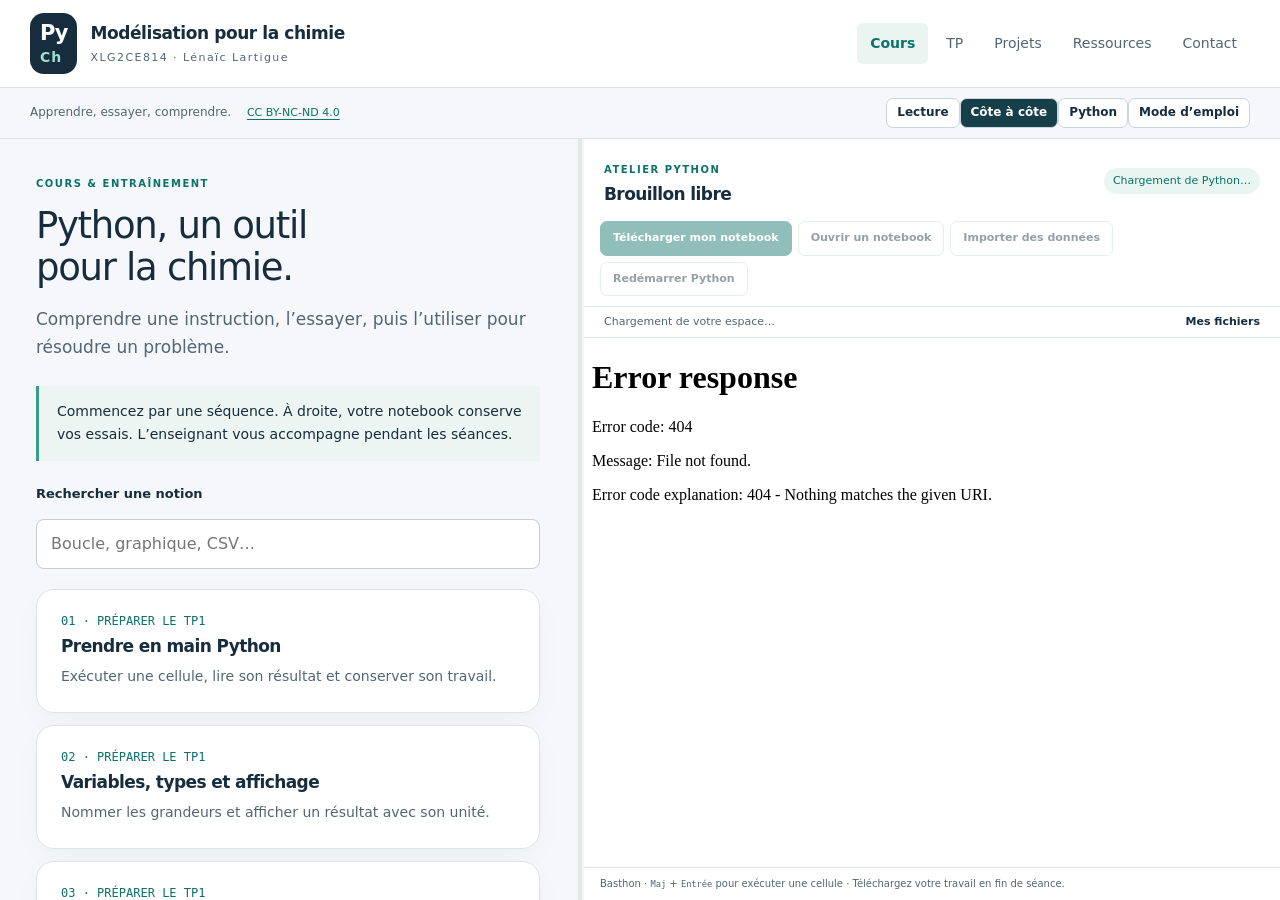
==== index.html @ b4a86f9d "Add files via upload" ====
<!doctype html><html lang="fr"><head><meta charset="utf-8"><meta name="viewport" content="width=device-width,initial-scale=1"><meta name="description" content="Apprendre Python pour modéliser et analyser des données en chimie. Cours, TP et projets avec Basthon."><title>Modélisation pour la chimie · Python</title><link rel="stylesheet" href="style.css"></head><body><a class="skip" href="#reading">Aller au contenu</a><header><a class="brand" href="#cours"><span class="mark">Py<span>Ch</span></span><span>Modélisation pour la chimie<small>XLG2CE814 · Lénaïc Lartigue</small></span></a><nav aria-label="Navigation principale"><a href="#cours">Cours</a><a href="#tp/1">TP</a><a href="#projet">Projets</a><a href="#ressources">Ressources</a><a href="#contact">Contact</a></nav></header><div class="utility"><span>Apprendre, essayer, comprendre. <a class="license-link" href="licence.html" target="_blank" rel="noopener">CC BY-NC-ND 4.0</a></span><div><button id="view-reading">Lecture</button><button id="view-split" aria-pressed="true">Côte à côte</button><button id="view-python">Python</button><button id="help">Mode d’emploi</button></div></div><main id="layout"><section id="reading" tabindex="-1" aria-label="Cours et énoncés"><div id="page"></div></section><div id="divider" role="separator" aria-label="Largeur du panneau de lecture" aria-orientation="vertical" aria-valuemin="25" aria-valuemax="70" aria-valuenow="45" tabindex="0"></div><section id="python" aria-label="Espace Python"><div class="py-head"><div><span class="eyebrow">ATELIER PYTHON</span><h2 id="workspace-title">Mon notebook</h2></div><span id="status" role="status">En attente</span></div><div class="toolbar"><button id="download" class="primary" disabled>Télécharger mon notebook</button><button id="open" disabled>Ouvrir un notebook</button><button id="data" disabled>Importer des données</button><button id="restart" disabled>Redémarrer Python</button></div><div class="save-line"><span id="save-status" role="status">Sauvegarde locale par espace</span><button id="files-toggle">Mes fichiers</button></div><div id="files" hidden></div><div id="kernel-host"><div class="empty">Choisissez une séquence pour commencer.</div></div><div class="py-foot">Basthon · <kbd>Maj</kbd> + <kbd>Entrée</kbd> pour exécuter une cellule · Téléchargez votre travail en fin de séance.</div></section></main><dialog id="guide"><button class="close" aria-label="Fermer">×</button><span class="eyebrow">BIENVENUE DANS L’ATELIER</span><h2>Votre travail, pas à pas</h2><ol><li>Lisez l’explication ou la question à gauche.</li><li>Écrivez dans une cellule Python à droite. Cliquez sur Exécuter dans Basthon ou utilisez Maj + Entrée.</li><li>Ajoutez des cellules de code ou de texte depuis le menu Insertion de Basthon.</li><li>Importez vos CSV avec « Importer des données », puis utilisez leur nom dans Python.</li><li>Téléchargez votre notebook et conservez vos données avant de quitter le poste.</li></ol><p>Les copies locales sont propres à ce navigateur. Elles ne sont pas envoyées à l’enseignant et ne sont pas synchronisées entre ordinateurs.</p><p>Un notebook conserve le code et les résultats affichés. Pour reprendre les calculs après un redémarrage, réexécutez les cellules dans l’ordre. Un fichier de données doit être conservé séparément.</p><p>Les modes Lecture et Python agrandissent un panneau. Sur téléphone, utilisez ces modes pour passer de l’un à l’autre.</p><button class="primary close-guide">Commencer</button></dialog><input type="file" id="notebook-input" accept=".ipynb" hidden><input type="file" id="data-input" multiple hidden><div id="toast" role="status"></div><script src="app.js" defer></script></body></html>
---- style.css ----
:root{--ink:#192f3e;--muted:#546c79;--teal:#006d72;--line:#dbe5e7;--paper:#fbfcfa;--left:45%}*{box-sizing:border-box}body{margin:0;color:var(--ink);background:#f1f5f4;font:16px/1.65 system-ui,-apple-system,sans-serif}button,input,select,textarea{font:inherit}button,a,input,select,textarea{outline-offset:4px}button{cursor:pointer;border:1px solid #c7d6d9;border-radius:7px;background:white;color:var(--ink);padding:7px 12px;font-size:13px;font-weight:600}button:hover{background:#e9f3f1}button:disabled{opacity:.45;cursor:wait}a{color:var(--teal);text-underline-offset:3px}header{height:88px;padding:0 30px;display:flex;align-items:center;justify-content:space-between;gap:25px;background:#fff;border-bottom:1px solid var(--line)}.brand{display:flex;align-items:center;gap:13px;text-decoration:none;font-size:17px;font-weight:650;color:var(--ink);line-height:1.4}.brand small{display:block;font-size:11px;color:var(--muted);letter-spacing:.07em;font-weight:450;margin-top:4px}.mark{background:#123c48;color:white;border-radius:10px;padding:6px 10px;font-size:21px;letter-spacing:-1px}.mark span{display:block;color:#9ce0d0;font-size:14px;letter-spacing:1px}nav{display:flex;gap:5px}nav a{text-decoration:none;padding:9px 13px;border-radius:6px;font-size:14px;color:var(--muted)}nav a.active{color:var(--teal);background:#eaf5f2;font-weight:700}.utility{height:51px;padding:8px 30px;display:flex;align-items:center;justify-content:space-between;gap:12px;border-bottom:1px solid var(--line);font-size:12px;color:var(--muted)}.utility button{padding:4px 10px;font-size:12px}.utility button[aria-pressed=true]{background:#173f4a;color:white}#layout{display:grid;grid-template-columns:minmax(0,var(--left)) 8px minmax(0,1fr);height:calc(100dvh - 139px)}#reading{overflow:auto;background:var(--paper);scroll-behavior:smooth}#page{padding:30px 36px 60px;max-width:950px;margin:auto}#divider{background:#e1e9e8;cursor:col-resize;border-inline:2px solid #f3f6f5}#divider:hover{background:#64a9a2}#python{min-width:0;background:white;display:flex;flex-direction:column;overflow:hidden}.py-head{display:flex;align-items:center;justify-content:space-between;padding:16px 20px 9px;gap:12px}.py-head h2{font-size:17px;margin:2px 0}.eyebrow{font-size:10px;letter-spacing:.15em;font-weight:750;color:var(--teal)}#status{font-size:11px;color:var(--teal);background:#e9f5f1;border-radius:20px;padding:4px 9px;white-space:nowrap}.toolbar{padding:5px 16px 10px;display:flex;flex-wrap:wrap;gap:6px}.toolbar button{font-size:11px}.primary{background:var(--teal);color:white;border-color:var(--teal)}.primary:hover{background:#00595e;color:white}.save-line{display:flex;align-items:center;justify-content:space-between;padding:6px 20px;border-block:1px solid var(--line);font-size:11px;color:var(--muted)}.save-line button{border:0;padding:0;font-size:11px}#kernel-host{flex:1;min-height:250px;position:relative}#kernel-host iframe{width:100%;height:100%;border:0;display:block}.py-foot{padding:8px 16px;border-top:1px solid var(--line);font-size:10px;color:var(--muted)}h1{font-family:Georgia,serif;font-weight:500;line-height:1.15;font-size:37px;margin:10px 0 17px;letter-spacing:-.8px}h2{font-size:22px;line-height:1.3;margin-top:26px}h3{font-size:17px;line-height:1.4}.lead{font-size:17px;color:var(--muted);margin-bottom:25px}p{margin:14px 0}code,kbd{font-family:ui-monospace,monospace;font-size:.87em}code{background:#edf2f1;padding:2px 5px;border-radius:4px}pre{background:#12303c;color:#e1f3ef;padding:18px;border-radius:9px;overflow:auto;font:13px/1.7 ui-monospace,monospace;white-space:pre-wrap}pre code{padding:0;background:none;color:inherit}aside,.notice{background:#ecf5f1;border-left:3px solid #399d8b;padding:14px 18px;font-size:14px;margin:22px 0}.notice.warn{background:#fff5e5;border-color:#dba34b}.cards{display:grid;gap:12px}.card{display:block;padding:18px 20px;border:1px solid var(--line);border-radius:10px;background:#fff;text-decoration:none;color:var(--ink);transition:border-color .15s}.card:hover{border-color:#5ca698}.card h3{margin:0 0 6px}.card p{margin:0;color:var(--muted);font-size:14px}.card .num{font:12px ui-monospace,monospace;color:var(--teal);display:block;margin-bottom:7px}.section-label{font-size:11px;text-transform:uppercase;letter-spacing:.1em;color:var(--muted);margin:26px 0 10px}.breadcrumb{font-size:12px;margin-bottom:20px}.step-links{display:flex;gap:8px;flex-wrap:wrap;margin:18px 0}.step-links a{padding:6px 12px;border:1px solid var(--line);border-radius:20px;font-size:12px;text-decoration:none}.challenge{border:1px solid #b8d4ce;border-radius:9px;padding:18px;margin:22px 0;background:white}.challenge h3{margin:0 0 8px}.actions{display:flex;flex-wrap:wrap;gap:9px;margin-top:18px}details{padding:12px 0;border-block:1px solid var(--line);margin:20px 0}summary{cursor:pointer;font-weight:600;font-size:14px}.page-nav{display:flex;justify-content:space-between;margin-top:30px;padding-top:20px;border-top:1px solid var(--line);gap:10px}.progress{display:flex;gap:7px;align-items:center;font-size:13px;margin-top:25px}.tp-page{margin-top:28px;border-top:1px solid var(--line);padding-top:12px}.tp-page .source-text{font-family:inherit;white-space:pre-wrap;background:none;color:var(--ink);padding:0;font-size:15px;line-height:1.75;overflow-wrap:anywhere}.resource{padding:18px 0;border-bottom:1px solid var(--line)}.resource h3{margin:0 0 7px}.resource p{font-size:14px;margin:5px 0}.tag{font-size:10px;border-radius:4px;background:#e7eeed;color:#4b666e;padding:3px 7px;margin-right:5px}.search{width:100%;padding:11px 14px;border:1px solid #bfcfd2;border-radius:8px;background:white;margin:10px 0 20px}label.field{display:block;font-size:13px;font-weight:600;margin:18px 0 5px}input.text,textarea{width:100%;border:1px solid #c7d6d9;border-radius:7px;padding:10px;background:white;color:var(--ink)}textarea{min-height:120px}#files{padding:12px 20px;max-height:180px;overflow:auto;font-size:12px;background:#f5f8f7}#files .file{display:flex;align-items:center;justify-content:space-between;gap:10px;margin:5px 0}#files button{font-size:10px;padding:3px 6px}.empty{padding:50px 25px;text-align:center;color:var(--muted)}dialog{border:1px solid var(--line);border-radius:14px;padding:30px;max-width:650px;width:92%;color:var(--ink);box-shadow:0 20px 70px #1234}dialog::backdrop{background:#1238}.close{float:right;border:0;font-size:22px}.skip{position:fixed;top:-100px;left:10px;background:white;padding:10px;z-index:10}.skip:focus{top:10px}#toast{position:fixed;bottom:20px;left:50%;transform:translateX(-50%);padding:12px 20px;background:#173f4a;color:white;border-radius:8px;z-index:10;display:none;max-width:90%;font-size:13px}body.reading #layout{grid-template-columns:1fr}body.reading #python,body.reading #divider{display:none}body.coding #layout{grid-template-columns:1fr}body.coding #reading,body.coding #divider{display:none}body.reading #page{max-width:850px}.project-pdf{width:100%;height:500px;border:1px solid var(--line);margin-top:20px}footer{font-size:12px;margin-top:36px;color:var(--muted)}@media(max-width:1000px){header{padding:0 16px}.brand{font-size:14px}nav a{padding:8px}#page{padding:24px}h1{font-size:31px}}@media(max-width:760px){header{height:auto;min-height:105px;flex-wrap:wrap;gap:7px;padding:12px 15px}nav{width:100%;justify-content:space-between}nav a{padding:6px;font-size:12px}.utility{height:48px;padding:8px 12px}.utility>span{display:none}#layout{height:calc(100dvh - 153px);grid-template-columns:1fr}#python,#divider{display:none}body.coding #python{display:flex}#page{padding:23px 20px}.py-head{padding:12px}.toolbar{padding:4px 10px}.py-foot{font-size:9px}h1{font-size:32px}}@media print{header,.utility,#python,#divider,.actions,.progress{display:none!important}#layout{display:block;height:auto}#reading{overflow:visible}#page{max-width:none}}
.tp-page .source-text{white-space:normal}.tp-page .source-text p{margin:14px 0}.tp-page .source-text h3{color:#234a54;margin:24px 0 10px}.tp-page pre.tp-code{background:#eef3f2;color:#133b43;padding:9px 13px;margin:5px 0;white-space:pre-wrap;font-size:13px}.source-text figure{margin:20px 0}.source-text figcaption{font-size:11px;color:var(--muted)}

/* Identité commune avec Thermochimie */
:root{--paper:#f5f7fa;--ink:#172d3e;--muted:#526576;--line:#dce4eb;--teal:#0b726b}body{background:var(--paper);-webkit-font-smoothing:antialiased}h1,h2,h3{font-family:system-ui,-apple-system,sans-serif;letter-spacing:-.035em}h1{line-height:1.12}header{background:#fff}.brand{letter-spacing:-.025em}.brand small{letter-spacing:.13em}.mark{border-radius:14px;background:var(--ink)}.card,.tp-page{border:1px solid var(--line);border-radius:18px;background:white;box-shadow:0 8px 28px #18364d08}.card{padding:24px}.card:hover{border-color:#8bb7ae}.eyebrow{color:var(--teal)}nav a.active{background:#eaf5f2}.license-link{font-size:11px;margin-left:12px}::selection{background:#cbece3;color:#143e38}:focus-visible{outline:3px solid #168a80;outline-offset:4px}
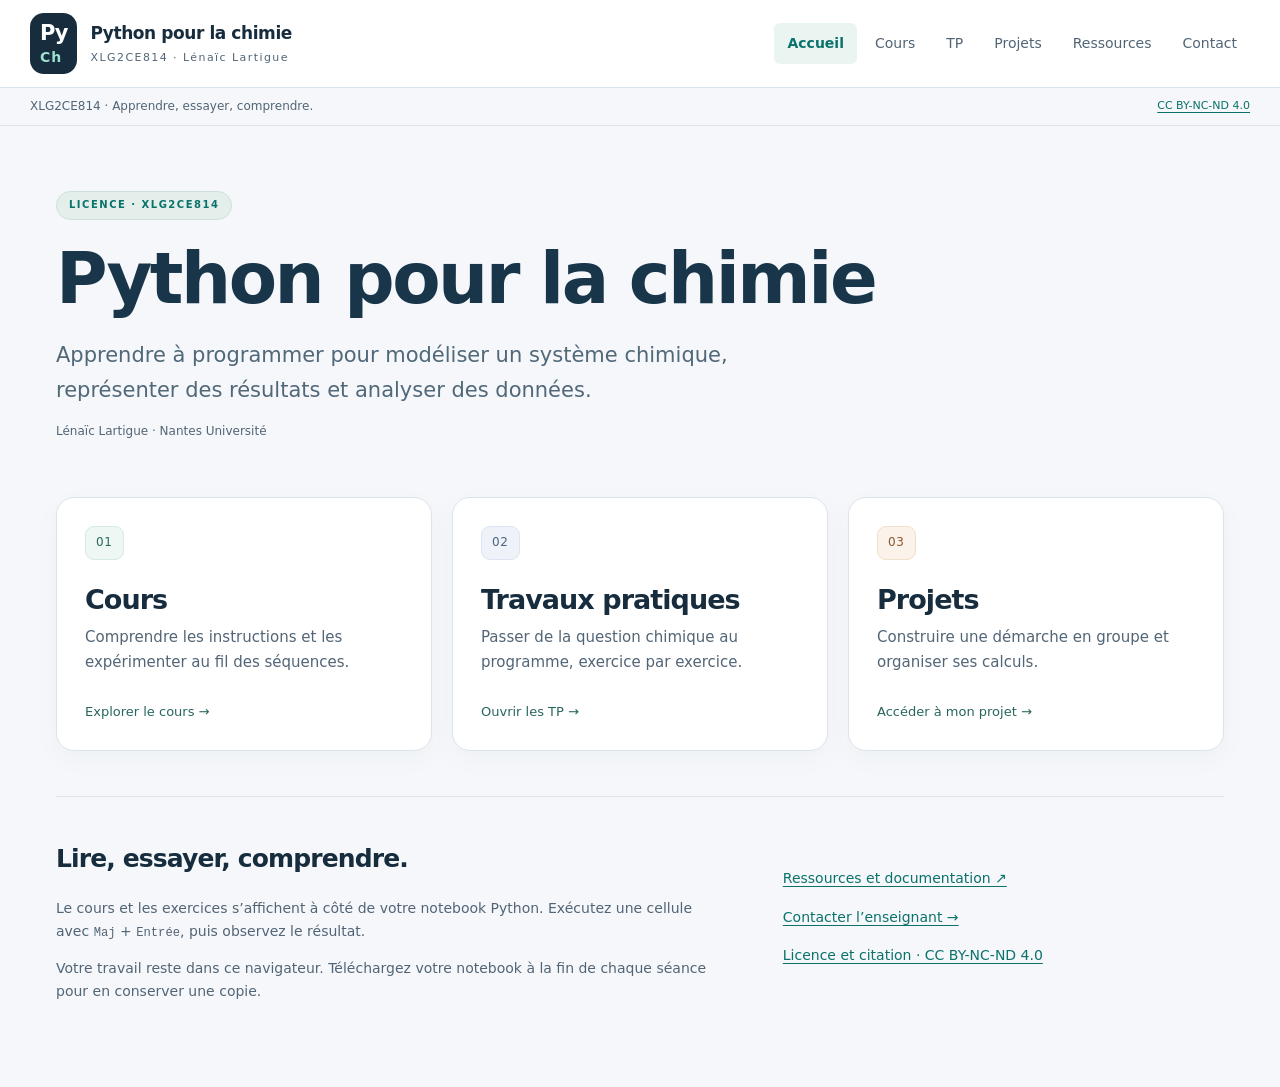
==== commit 357a2088: "Add files via upload" ====
--- a/index.html
+++ b/index.html
@@ -1 +1 @@
-<!doctype html><html lang="fr"><head><meta charset="utf-8"><meta name="viewport" content="width=device-width,initial-scale=1"><meta name="description" content="Apprendre Python pour modéliser et analyser des données en chimie. Cours, TP et projets avec Basthon."><title>Modélisation pour la chimie · Python</title><link rel="stylesheet" href="style.css"></head><body><a class="skip" href="#reading">Aller au contenu</a><header><a class="brand" href="#cours"><span class="mark">Py<span>Ch</span></span><span>Modélisation pour la chimie<small>XLG2CE814 · Lénaïc Lartigue</small></span></a><nav aria-label="Navigation principale"><a href="#cours">Cours</a><a href="#tp/1">TP</a><a href="#projet">Projets</a><a href="#ressources">Ressources</a><a href="#contact">Contact</a></nav></header><div class="utility"><span>Apprendre, essayer, comprendre. <a class="license-link" href="licence.html" target="_blank" rel="noopener">CC BY-NC-ND 4.0</a></span><div><button id="view-reading">Lecture</button><button id="view-split" aria-pressed="true">Côte à côte</button><button id="view-python">Python</button><button id="help">Mode d’emploi</button></div></div><main id="layout"><section id="reading" tabindex="-1" aria-label="Cours et énoncés"><div id="page"></div></section><div id="divider" role="separator" aria-label="Largeur du panneau de lecture" aria-orientation="vertical" aria-valuemin="25" aria-valuemax="70" aria-valuenow="45" tabindex="0"></div><section id="python" aria-label="Espace Python"><div class="py-head"><div><span class="eyebrow">ATELIER PYTHON</span><h2 id="workspace-title">Mon notebook</h2></div><span id="status" role="status">En attente</span></div><div class="toolbar"><button id="download" class="primary" disabled>Télécharger mon notebook</button><button id="open" disabled>Ouvrir un notebook</button><button id="data" disabled>Importer des données</button><button id="restart" disabled>Redémarrer Python</button></div><div class="save-line"><span id="save-status" role="status">Sauvegarde locale par espace</span><button id="files-toggle">Mes fichiers</button></div><div id="files" hidden></div><div id="kernel-host"><div class="empty">Choisissez une séquence pour commencer.</div></div><div class="py-foot">Basthon · <kbd>Maj</kbd> + <kbd>Entrée</kbd> pour exécuter une cellule · Téléchargez votre travail en fin de séance.</div></section></main><dialog id="guide"><button class="close" aria-label="Fermer">×</button><span class="eyebrow">BIENVENUE DANS L’ATELIER</span><h2>Votre travail, pas à pas</h2><ol><li>Lisez l’explication ou la question à gauche.</li><li>Écrivez dans une cellule Python à droite. Cliquez sur Exécuter dans Basthon ou utilisez Maj + Entrée.</li><li>Ajoutez des cellules de code ou de texte depuis le menu Insertion de Basthon.</li><li>Importez vos CSV avec « Importer des données », puis utilisez leur nom dans Python.</li><li>Téléchargez votre notebook et conservez vos données avant de quitter le poste.</li></ol><p>Les copies locales sont propres à ce navigateur. Elles ne sont pas envoyées à l’enseignant et ne sont pas synchronisées entre ordinateurs.</p><p>Un notebook conserve le code et les résultats affichés. Pour reprendre les calculs après un redémarrage, réexécutez les cellules dans l’ordre. Un fichier de données doit être conservé séparément.</p><p>Les modes Lecture et Python agrandissent un panneau. Sur téléphone, utilisez ces modes pour passer de l’un à l’autre.</p><button class="primary close-guide">Commencer</button></dialog><input type="file" id="notebook-input" accept=".ipynb" hidden><input type="file" id="data-input" multiple hidden><div id="toast" role="status"></div><script src="app.js" defer></script></body></html>
+<!doctype html><html lang="fr"><head><meta charset="utf-8"><meta name="viewport" content="width=device-width,initial-scale=1"><meta name="description" content="Apprendre Python pour modéliser et analyser des données en chimie. Cours, TP et projets avec Basthon."><title>Python pour la chimie · Python</title><link rel="stylesheet" href="style.css?v=2"></head><body><a class="skip" href="#reading">Aller au contenu</a><header><a class="brand" href="#accueil"><span class="mark">Py<span>Ch</span></span><span>Python pour la chimie<small>XLG2CE814 · Lénaïc Lartigue</small></span></a><nav aria-label="Navigation principale"><a href="#accueil">Accueil</a><a href="#cours">Cours</a><a href="#tp/1">TP</a><a href="#projet">Projets</a><a href="#ressources">Ressources</a><a href="#contact">Contact</a></nav></header><div class="utility"><span>XLG2CE814 · Apprendre, essayer, comprendre.</span><a class="license-link" href="licence.html" target="_blank" rel="noopener">CC BY-NC-ND 4.0</a></div><main id="layout"><section id="reading" tabindex="-1" aria-label="Cours et énoncés"><div id="page"></div></section><div id="divider" role="separator" aria-label="Largeur du panneau de lecture" aria-orientation="vertical" aria-valuemin="25" aria-valuemax="70" aria-valuenow="45" tabindex="0"></div><section id="python" aria-label="Espace Python"><div class="py-head"><div><span class="eyebrow">ATELIER PYTHON</span><h2 id="workspace-title">Mon notebook</h2></div><span id="status" role="status">En attente</span></div><div class="toolbar"><button id="download" class="primary" disabled>Télécharger mon notebook</button><button id="open" disabled>Ouvrir un notebook</button><button id="data" disabled>Importer des données</button><button id="restart" disabled>Redémarrer Python</button></div><div class="save-line"><span id="save-status" role="status">Sauvegarde locale par espace</span><button id="files-toggle">Mes fichiers</button></div><div id="files" hidden></div><div id="kernel-host"><div class="empty">Choisissez une séquence pour commencer.</div></div><div class="py-foot">Basthon · <kbd>Maj</kbd> + <kbd>Entrée</kbd> pour exécuter une cellule · Téléchargez votre travail en fin de séance.</div></section></main><input type="file" id="notebook-input" accept=".ipynb" hidden><input type="file" id="data-input" multiple hidden><div id="toast" role="status"></div><script src="app.js?v=2" defer></script></body></html>
--- a/style.css
+++ b/style.css
@@ -3,3 +3,8 @@
 
 /* Identité commune avec Thermochimie */
 :root{--paper:#f5f7fa;--ink:#172d3e;--muted:#526576;--line:#dce4eb;--teal:#0b726b}body{background:var(--paper);-webkit-font-smoothing:antialiased}h1,h2,h3{font-family:system-ui,-apple-system,sans-serif;letter-spacing:-.035em}h1{line-height:1.12}header{background:#fff}.brand{letter-spacing:-.025em}.brand small{letter-spacing:.13em}.mark{border-radius:14px;background:var(--ink)}.card,.tp-page{border:1px solid var(--line);border-radius:18px;background:white;box-shadow:0 8px 28px #18364d08}.card{padding:24px}.card:hover{border-color:#8bb7ae}.eyebrow{color:var(--teal)}nav a.active{background:#eaf5f2}.license-link{font-size:11px;margin-left:12px}::selection{background:#cbece3;color:#143e38}:focus-visible{outline:3px solid #168a80;outline-offset:4px}
+/* Navigation et pages du parcours */
+[hidden]{display:none!important}.utility{height:38px}.utility .license-link{white-space:nowrap}#layout{height:calc(100dvh - 126px)}h1{font-weight:700}body.reading #page{max-width:1240px;padding:40px 36px 70px}body.reading #layout{height:auto;min-height:calc(100dvh - 126px)}body.reading #reading{overflow:visible}.cover{padding:24px 0 32px}.cover>.eyebrow{display:inline-block;background:#e4efec;border:1px solid #cedfd9;border-radius:99px;padding:5px 12px}.cover h1{font-size:clamp(42px,5.5vw,76px);color:#18354a;max-width:900px;margin:20px 0}.cover-intro{font-size:21px;line-height:1.65;max-width:730px;color:#516879}.byline{font-size:12px;color:var(--muted)}.home-grid{display:grid;grid-template-columns:repeat(3,1fr);gap:20px;margin:10px 0 45px}.home-card{display:flex;flex-direction:column;align-items:flex-start;background:white;border:1px solid var(--line);border-radius:18px;padding:28px;text-decoration:none;color:var(--ink);box-shadow:0 8px 28px #18364d08;transition:transform .18s,border-color .18s}.home-card:hover{transform:translateY(-3px);border-color:#8bb7ae}.card-number{font-size:12px;letter-spacing:.06em;border:1px solid #d7e9e3;color:#256b5c;background:#eff7f4;border-radius:9px;padding:6px 10px}.home-card:nth-child(2) .card-number{color:#4d6482;background:#eff3f9;border-color:#dbe4f0}.home-card:nth-child(3) .card-number{color:#895932;background:#fbf3e9;border-color:#f0e0c9}.home-card h2{font-size:27px;margin:22px 0 8px}.home-card p{font-size:15px;color:var(--muted);margin:0 0 26px}.card-open{font-size:13px;color:#28665d;margin-top:auto}.home-bottom{display:grid;grid-template-columns:1.5fr 1fr;gap:65px;border-top:1px solid var(--line);padding-top:20px}.home-bottom h2{font-size:25px}.home-bottom p{font-size:14px;color:var(--muted)}.home-links{display:flex;flex-direction:column;gap:15px;justify-content:center;font-size:14px}.exercise-tabs{display:flex;flex-wrap:wrap;gap:5px;background:#eaf0f3;border:1px solid var(--line);padding:5px;border-radius:12px;margin:24px 0 16px}.exercise-tabs a{flex:1;text-align:center;white-space:nowrap;font-size:12px}.exercise-tabs a[aria-current=page]{background:#fff;color:#145e54;box-shadow:0 2px 5px #19374d13;font-weight:700}.step-links a[aria-current=page]{background:var(--teal);color:white}.tp-page{padding:22px;margin:16px 0}.tp-page>h2{margin-top:0;font-size:23px}.resource-layout{display:grid;grid-template-columns:minmax(280px,1fr) minmax(0,1.12fr);gap:48px;align-items:start}.resource{padding:20px 0}.resource button{margin-left:8px}.resource button[aria-pressed=true]{background:var(--teal);color:white}.resource-detail{position:sticky;top:24px;margin:0;padding:32px;background:white;border:1px solid var(--line);border-radius:20px;box-shadow:0 8px 28px #18364d08;font-size:16px}.resource-detail h2{font-size:29px;margin:18px 0}.resource-detail h3{font-size:16px}.resource-detail li{margin:8px 0}.resource-symbol{display:flex;align-items:center;justify-content:center;height:115px;background:#eaf5f2;border-radius:14px;margin-top:18px;font:40px ui-monospace,monospace;color:#176d61}.resource-tip{background:#eef4f8;padding:1px 18px 8px;border-radius:12px;margin:22px 0}.resource-open,.contact-mail{display:inline-block;background:#176d61;color:white;border-radius:10px;padding:12px 20px;text-decoration:none;font-size:14px;font-weight:600}.resource-open:hover,.contact-mail:hover{background:#11574e;color:white}.resource-meta{font-size:12px;color:var(--muted)}.contact-card{display:grid;grid-template-columns:1.15fr 1fr;border:1px solid var(--line);border-radius:22px;background:white;overflow:hidden;box-shadow:0 8px 28px #18364d08;margin-top:15px}.contact-identity{padding:45px;background:#eaf5f2}.contact-identity h1{font-size:clamp(34px,4vw,54px);margin:22px 0 8px}.contact-identity h1 span{display:block}.contact-degrees{letter-spacing:.12em;font-size:13px;color:#496e64}.contact-role{font-size:20px}.contact-affiliation{font-size:15px;line-height:1.9;margin:25px 0}.contact-email{display:block;margin-top:12px;font-size:14px;overflow-wrap:anywhere}.contact-details{padding:32px 42px}.contact-details section{padding:5px 0 20px;border-bottom:1px solid var(--line)}.contact-details section:last-child{border:0}.contact-details h2{font-size:19px}.contact-details address{font-style:normal;font-size:15px;line-height:1.9}.contact-details .muted{font-size:12px;color:var(--muted)}.contact-research{margin-top:25px}.contact-teaching{max-width:800px;padding:30px 0}.contact-teaching p{color:var(--muted)}
+@media(max-width:1000px){header{height:auto;min-height:88px;flex-wrap:wrap;padding:12px 20px;gap:10px}header nav{flex-wrap:wrap}.home-grid{gap:12px}.home-card{padding:22px}.resource-layout{gap:24px}.contact-identity{padding:30px}.contact-details{padding:24px}}
+@media(max-width:760px){.utility{height:38px}.utility>span{display:inline;font-size:10px}.utility .license-link{font-size:10px}#layout{display:grid;grid-template-columns:1fr;height:auto}#reading{max-height:65dvh;overflow:auto}#python{display:flex;height:75dvh;min-height:500px;border-top:3px solid var(--line)}#divider{display:none}body.reading #reading{max-height:none}body.reading #python{display:none}body.reading #page{padding:28px 20px}.home-grid,.home-bottom,.resource-layout,.contact-card{grid-template-columns:1fr}.home-bottom{gap:15px}.home-card{min-height:210px}.resource-detail{position:static}.contact-identity h1 span{display:inline}.cover{padding-top:5px}.cover-intro{font-size:18px}header nav{width:100%;gap:2px}header nav a{font-size:11px}.exercise-tabs{width:auto}.tp-page{padding:18px}}
+@media(prefers-reduced-motion:reduce){*{scroll-behavior:auto!important;transition:none!important}}
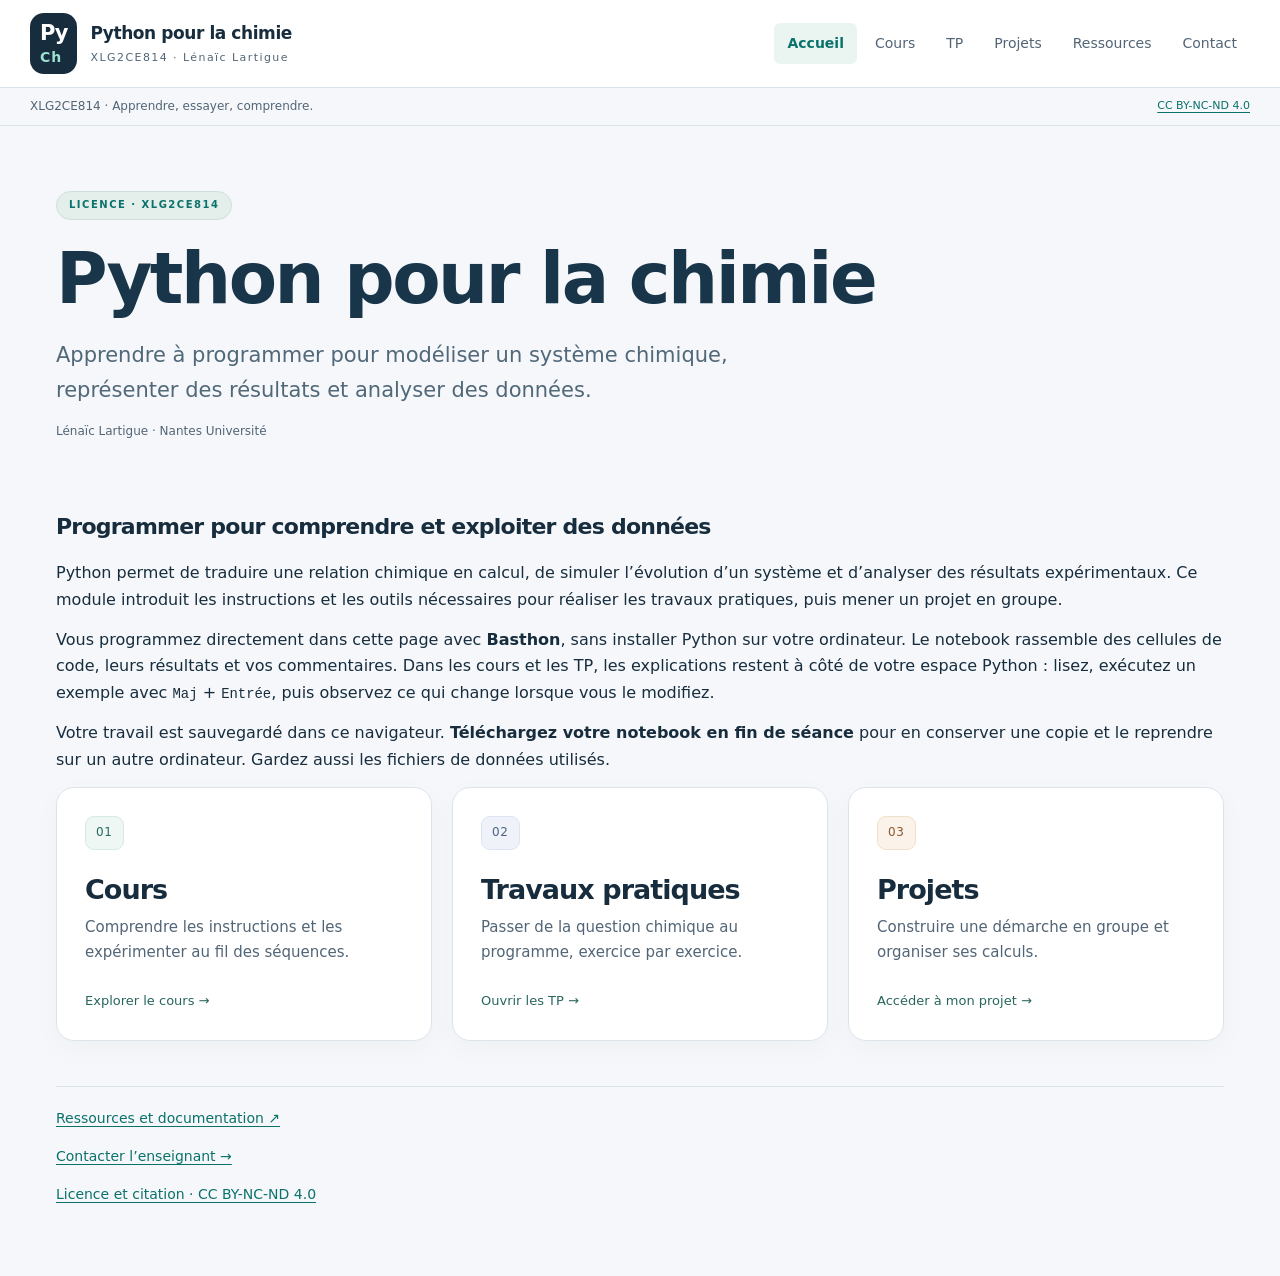
==== commit edb3febb: "Add files via upload" ====
--- a/index.html
+++ b/index.html
@@ -1 +1 @@
-<!doctype html><html lang="fr"><head><meta charset="utf-8"><meta name="viewport" content="width=device-width,initial-scale=1"><meta name="description" content="Apprendre Python pour modéliser et analyser des données en chimie. Cours, TP et projets avec Basthon."><title>Python pour la chimie · Python</title><link rel="stylesheet" href="style.css?v=2"></head><body><a class="skip" href="#reading">Aller au contenu</a><header><a class="brand" href="#accueil"><span class="mark">Py<span>Ch</span></span><span>Python pour la chimie<small>XLG2CE814 · Lénaïc Lartigue</small></span></a><nav aria-label="Navigation principale"><a href="#accueil">Accueil</a><a href="#cours">Cours</a><a href="#tp/1">TP</a><a href="#projet">Projets</a><a href="#ressources">Ressources</a><a href="#contact">Contact</a></nav></header><div class="utility"><span>XLG2CE814 · Apprendre, essayer, comprendre.</span><a class="license-link" href="licence.html" target="_blank" rel="noopener">CC BY-NC-ND 4.0</a></div><main id="layout"><section id="reading" tabindex="-1" aria-label="Cours et énoncés"><div id="page"></div></section><div id="divider" role="separator" aria-label="Largeur du panneau de lecture" aria-orientation="vertical" aria-valuemin="25" aria-valuemax="70" aria-valuenow="45" tabindex="0"></div><section id="python" aria-label="Espace Python"><div class="py-head"><div><span class="eyebrow">ATELIER PYTHON</span><h2 id="workspace-title">Mon notebook</h2></div><span id="status" role="status">En attente</span></div><div class="toolbar"><button id="download" class="primary" disabled>Télécharger mon notebook</button><button id="open" disabled>Ouvrir un notebook</button><button id="data" disabled>Importer des données</button><button id="restart" disabled>Redémarrer Python</button></div><div class="save-line"><span id="save-status" role="status">Sauvegarde locale par espace</span><button id="files-toggle">Mes fichiers</button></div><div id="files" hidden></div><div id="kernel-host"><div class="empty">Choisissez une séquence pour commencer.</div></div><div class="py-foot">Basthon · <kbd>Maj</kbd> + <kbd>Entrée</kbd> pour exécuter une cellule · Téléchargez votre travail en fin de séance.</div></section></main><input type="file" id="notebook-input" accept=".ipynb" hidden><input type="file" id="data-input" multiple hidden><div id="toast" role="status"></div><script src="app.js?v=2" defer></script></body></html>
+<!doctype html><html lang="fr"><head><meta charset="utf-8"><meta name="viewport" content="width=device-width,initial-scale=1"><meta name="description" content="Apprendre Python pour modéliser et analyser des données en chimie. Cours, TP et projets avec Basthon."><title>Python pour la chimie · Python</title><link rel="stylesheet" href="style.css?v=intro-5"></head><body><a class="skip" href="#reading">Aller au contenu</a><header><a class="brand" href="#accueil"><span class="mark">Py<span>Ch</span></span><span>Python pour la chimie<small>XLG2CE814 · Lénaïc Lartigue</small></span></a><nav aria-label="Navigation principale"><a href="#accueil">Accueil</a><a href="#cours">Cours</a><a href="#tp/1">TP</a><a href="#projet">Projets</a><a href="#ressources">Ressources</a><a href="#contact">Contact</a></nav></header><div class="utility"><span>XLG2CE814 · Apprendre, essayer, comprendre.</span><a class="license-link" href="licence.html" target="_blank" rel="noopener">CC BY-NC-ND 4.0</a></div><main id="layout"><section id="reading" tabindex="-1" aria-label="Cours et énoncés"><div id="page"></div></section><div id="divider" role="separator" aria-label="Largeur du panneau de lecture" aria-orientation="vertical" aria-valuemin="25" aria-valuemax="70" aria-valuenow="45" tabindex="0"></div><section id="python" aria-label="Espace Python"><div class="py-head"><div><span class="eyebrow">ATELIER PYTHON</span><h2 id="workspace-title">Mon notebook</h2></div><span id="status" role="status">En attente</span></div><div class="toolbar"><button id="download" class="primary" disabled>Télécharger mon notebook</button><button id="open" disabled>Ouvrir un notebook</button><button id="data" disabled>Importer des données</button><button id="restart" disabled>Redémarrer Python</button></div><div class="save-line"><span id="save-status" role="status">Sauvegarde locale par espace</span><button id="files-toggle">Mes fichiers</button></div><div id="files" hidden></div><div id="kernel-host"><div class="empty">Choisissez une séquence pour commencer.</div></div><div class="py-foot">Basthon · <kbd>Maj</kbd> + <kbd>Entrée</kbd> pour exécuter une cellule · Téléchargez votre travail en fin de séance.</div></section></main><input type="file" id="notebook-input" accept=".ipynb" hidden><input type="file" id="data-input" multiple hidden><div id="toast" role="status"></div><script src="app.js?v=coherence-6" defer></script></body></html>
--- a/style.css
+++ b/style.css
@@ -8,3 +8,6 @@
 @media(max-width:1000px){header{height:auto;min-height:88px;flex-wrap:wrap;padding:12px 20px;gap:10px}header nav{flex-wrap:wrap}.home-grid{gap:12px}.home-card{padding:22px}.resource-layout{gap:24px}.contact-identity{padding:30px}.contact-details{padding:24px}}
 @media(max-width:760px){.utility{height:38px}.utility>span{display:inline;font-size:10px}.utility .license-link{font-size:10px}#layout{display:grid;grid-template-columns:1fr;height:auto}#reading{max-height:65dvh;overflow:auto}#python{display:flex;height:75dvh;min-height:500px;border-top:3px solid var(--line)}#divider{display:none}body.reading #reading{max-height:none}body.reading #python{display:none}body.reading #page{padding:28px 20px}.home-grid,.home-bottom,.resource-layout,.contact-card{grid-template-columns:1fr}.home-bottom{gap:15px}.home-card{min-height:210px}.resource-detail{position:static}.contact-identity h1 span{display:inline}.cover{padding-top:5px}.cover-intro{font-size:18px}header nav{width:100%;gap:2px}header nav a{font-size:11px}.exercise-tabs{width:auto}.tp-page{padding:18px}}
 @media(prefers-reduced-motion:reduce){*{scroll-behavior:auto!important;transition:none!important}}
+
+/* Notations scientifiques : hauteur de ligne stable et caractères lisibles. */
+.source-text sub,.source-text sup,#page p sub,#page p sup{font-size:.75em;line-height:0;position:relative;vertical-align:baseline}.source-text sup,#page p sup{top:-.5em}.source-text sub,#page p sub{bottom:-.2em}
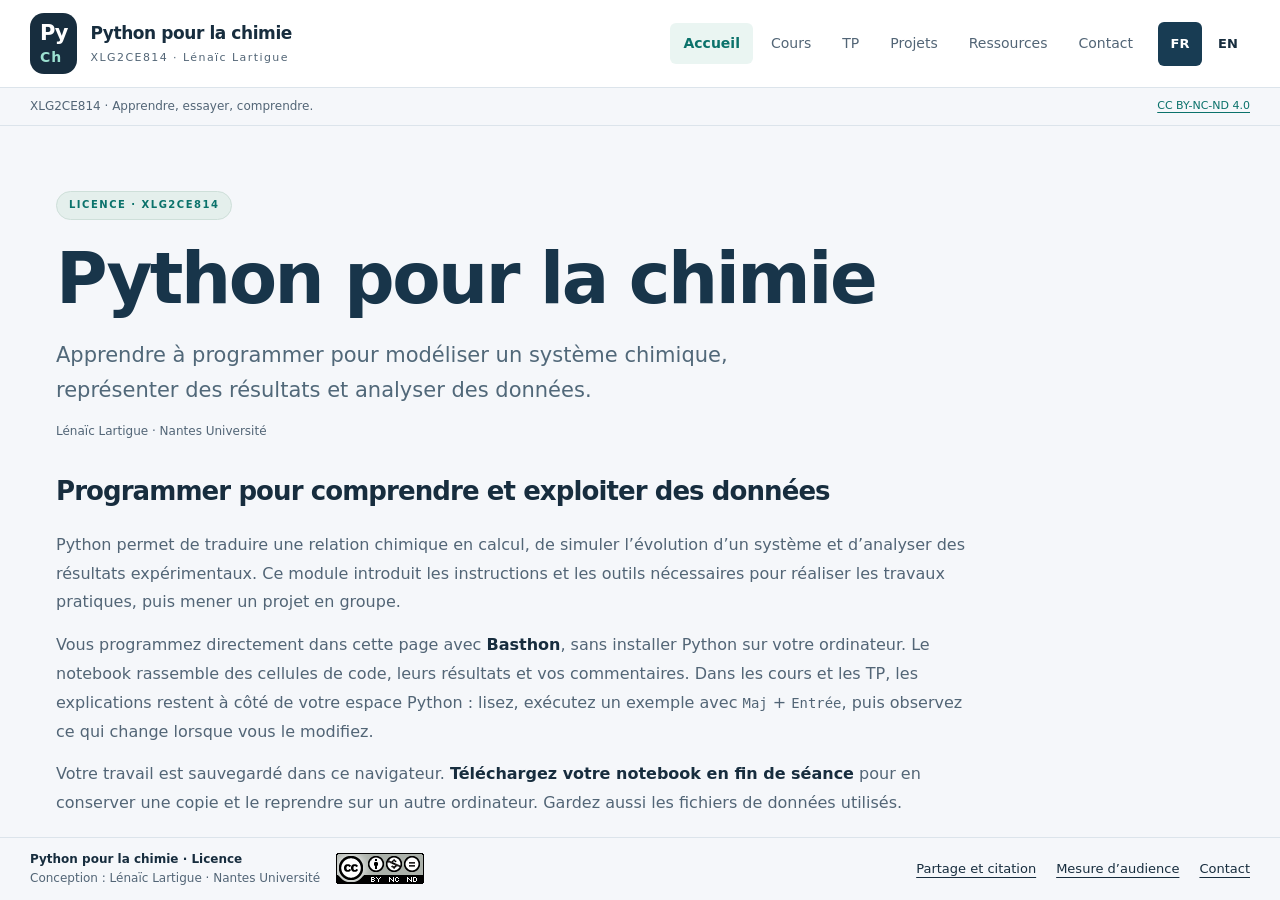
==== commit 4f012409: "Add files via upload" ====
--- a/index.html
+++ b/index.html
@@ -1 +1,6 @@
-<!doctype html><html lang="fr"><head><meta charset="utf-8"><meta name="viewport" content="width=device-width,initial-scale=1"><meta name="description" content="Apprendre Python pour modéliser et analyser des données en chimie. Cours, TP et projets avec Basthon."><title>Python pour la chimie · Python</title><link rel="stylesheet" href="style.css?v=intro-5"></head><body><a class="skip" href="#reading">Aller au contenu</a><header><a class="brand" href="#accueil"><span class="mark">Py<span>Ch</span></span><span>Python pour la chimie<small>XLG2CE814 · Lénaïc Lartigue</small></span></a><nav aria-label="Navigation principale"><a href="#accueil">Accueil</a><a href="#cours">Cours</a><a href="#tp/1">TP</a><a href="#projet">Projets</a><a href="#ressources">Ressources</a><a href="#contact">Contact</a></nav></header><div class="utility"><span>XLG2CE814 · Apprendre, essayer, comprendre.</span><a class="license-link" href="licence.html" target="_blank" rel="noopener">CC BY-NC-ND 4.0</a></div><main id="layout"><section id="reading" tabindex="-1" aria-label="Cours et énoncés"><div id="page"></div></section><div id="divider" role="separator" aria-label="Largeur du panneau de lecture" aria-orientation="vertical" aria-valuemin="25" aria-valuemax="70" aria-valuenow="45" tabindex="0"></div><section id="python" aria-label="Espace Python"><div class="py-head"><div><span class="eyebrow">ATELIER PYTHON</span><h2 id="workspace-title">Mon notebook</h2></div><span id="status" role="status">En attente</span></div><div class="toolbar"><button id="download" class="primary" disabled>Télécharger mon notebook</button><button id="open" disabled>Ouvrir un notebook</button><button id="data" disabled>Importer des données</button><button id="restart" disabled>Redémarrer Python</button></div><div class="save-line"><span id="save-status" role="status">Sauvegarde locale par espace</span><button id="files-toggle">Mes fichiers</button></div><div id="files" hidden></div><div id="kernel-host"><div class="empty">Choisissez une séquence pour commencer.</div></div><div class="py-foot">Basthon · <kbd>Maj</kbd> + <kbd>Entrée</kbd> pour exécuter une cellule · Téléchargez votre travail en fin de séance.</div></section></main><input type="file" id="notebook-input" accept=".ipynb" hidden><input type="file" id="data-input" multiple hidden><div id="toast" role="status"></div><script src="app.js?v=coherence-6" defer></script></body></html>
+<!doctype html><html lang="fr"><head><meta charset="utf-8"><meta name="viewport" content="width=device-width,initial-scale=1"><meta name="description" content="Apprendre Python pour modéliser et analyser des données en chimie. Cours, TP et projets avec Basthon."><title>Python pour la chimie · Python</title><script>window.courseLoadToken=Date.now().toString(36);window.siteLanguage='fr';try{const requestedLanguage=new URLSearchParams(location.search).get('lang');window.siteLanguage=['fr','en'].includes(requestedLanguage)?requestedLanguage:(localStorage.getItem('chimie-language')==='en'?'en':'fr')}catch(e){}document.documentElement.lang=window.siteLanguage;const courseStyle=document.createElement('link');courseStyle.rel='stylesheet';courseStyle.href='style.css?load='+window.courseLoadToken;document.head.append(courseStyle);</script></head><body><a class="skip" href="#reading">Aller au contenu</a><header><a class="brand" href="#accueil"><span class="mark">Py<span>Ch</span></span><span>Python pour la chimie<small>XLG2CE814 · Lénaïc Lartigue</small></span></a><nav aria-label="Navigation principale"><a href="#accueil">Accueil</a><a href="#cours">Cours</a><a href="#tp/1">TP</a><a href="#projet">Projets</a><a href="#ressources">Ressources</a><a href="#contact">Contact</a></nav></header><div class="utility"><span>XLG2CE814 · Apprendre, essayer, comprendre.</span><a class="license-link" href="licence.html" target="_blank" rel="noopener">CC BY-NC-ND 4.0</a></div><main id="layout"><section id="reading" tabindex="-1" aria-label="Cours et énoncés"><div id="page"></div></section><div id="divider" role="separator" aria-label="Largeur du panneau de lecture" aria-orientation="vertical" aria-valuemin="25" aria-valuemax="70" aria-valuenow="45" tabindex="0"></div><section id="python" aria-label="Espace Python"><div class="py-head"><div><span class="eyebrow">ATELIER PYTHON</span><h2 id="workspace-title">Mon notebook</h2></div><span id="status" role="status">En attente</span></div><div class="toolbar"><button id="download" class="primary" disabled>Télécharger mon notebook</button><button id="open" disabled>Ouvrir un notebook</button><button id="data" disabled>Importer des données</button><button id="restart" disabled>Redémarrer Python</button></div><div class="save-line"><span id="save-status" role="status">Sauvegarde locale par espace</span><button id="files-toggle">Mes fichiers</button></div><div id="files" hidden></div><div id="kernel-host"><div class="empty">Choisissez une séquence pour commencer.</div></div><div class="py-foot">Basthon · <kbd>Maj</kbd> + <kbd>Entrée</kbd> pour exécuter une cellule · Téléchargez votre travail en fin de séance.</div></section></main><input type="file" id="notebook-input" accept=".ipynb" hidden><input type="file" id="data-input" multiple hidden><div id="toast" role="status"></div><script>
+const commonScript=document.createElement('script');commonScript.src='site-common.js?load='+window.courseLoadToken;
+commonScript.onload=()=>{const courseApp=document.createElement('script');courseApp.src=(window.siteLanguage==='en'?'app.en.js':'app.js')+'?load='+window.courseLoadToken;courseApp.onerror=showLoadError;document.body.append(courseApp)};
+function showLoadError(){document.getElementById('page').textContent=window.siteLanguage==='en'?'The site could not load. Check your connection and reload the page.':'Le site ne peut pas se charger. Vérifiez votre connexion puis rechargez la page.'}
+commonScript.onerror=showLoadError;document.body.append(commonScript);
+</script></body></html>
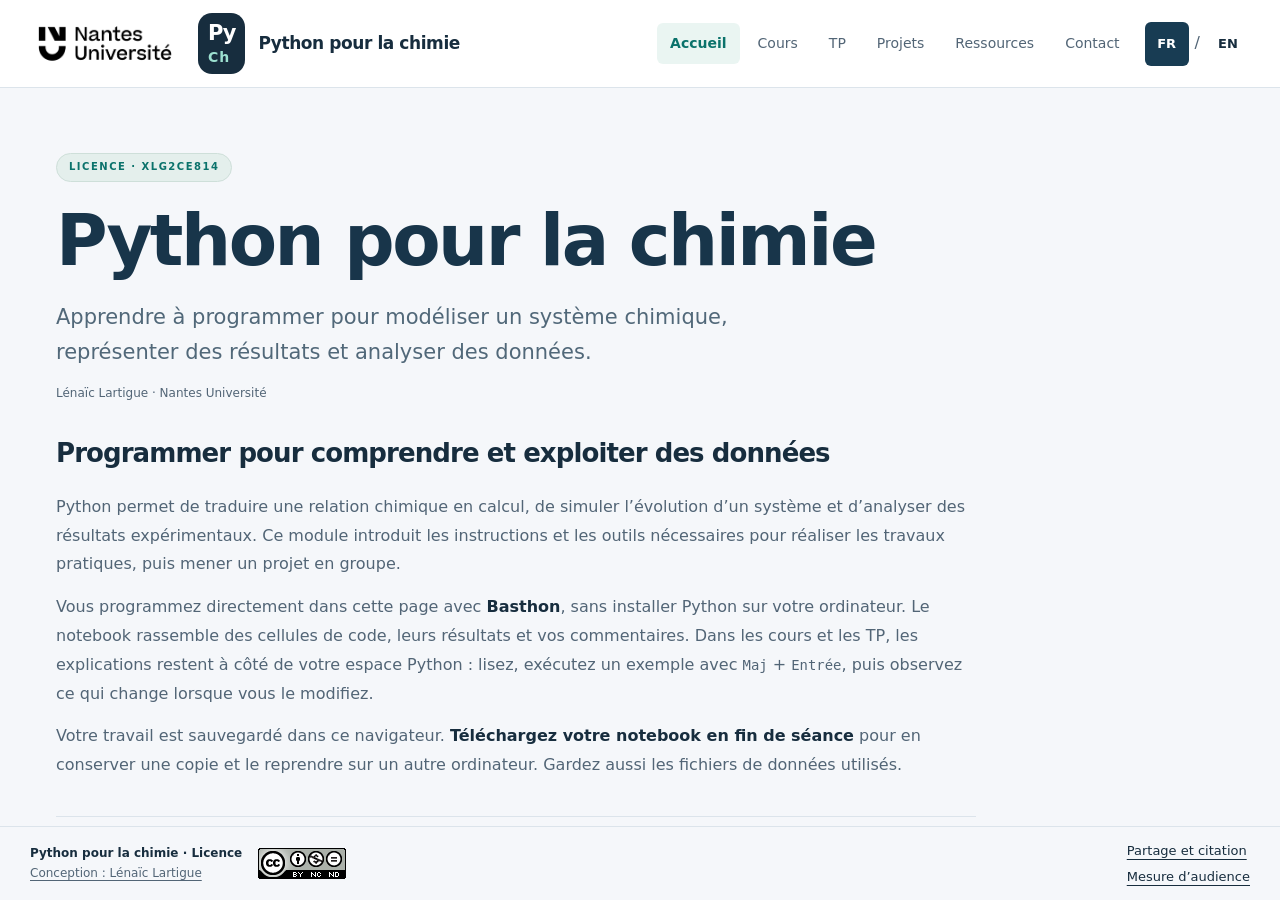
==== commit 45235ecb: "Add files via upload" ====
--- a/index.html
+++ b/index.html
@@ -1,4 +1,4 @@
-<!doctype html><html lang="fr"><head><meta charset="utf-8"><meta name="viewport" content="width=device-width,initial-scale=1"><meta name="description" content="Apprendre Python pour modéliser et analyser des données en chimie. Cours, TP et projets avec Basthon."><title>Python pour la chimie · Python</title><script>window.courseLoadToken=Date.now().toString(36);window.siteLanguage='fr';try{const requestedLanguage=new URLSearchParams(location.search).get('lang');window.siteLanguage=['fr','en'].includes(requestedLanguage)?requestedLanguage:(localStorage.getItem('chimie-language')==='en'?'en':'fr')}catch(e){}document.documentElement.lang=window.siteLanguage;const courseStyle=document.createElement('link');courseStyle.rel='stylesheet';courseStyle.href='style.css?load='+window.courseLoadToken;document.head.append(courseStyle);</script></head><body><a class="skip" href="#reading">Aller au contenu</a><header><a class="brand" href="#accueil"><span class="mark">Py<span>Ch</span></span><span>Python pour la chimie<small>XLG2CE814 · Lénaïc Lartigue</small></span></a><nav aria-label="Navigation principale"><a href="#accueil">Accueil</a><a href="#cours">Cours</a><a href="#tp/1">TP</a><a href="#projet">Projets</a><a href="#ressources">Ressources</a><a href="#contact">Contact</a></nav></header><div class="utility"><span>XLG2CE814 · Apprendre, essayer, comprendre.</span><a class="license-link" href="licence.html" target="_blank" rel="noopener">CC BY-NC-ND 4.0</a></div><main id="layout"><section id="reading" tabindex="-1" aria-label="Cours et énoncés"><div id="page"></div></section><div id="divider" role="separator" aria-label="Largeur du panneau de lecture" aria-orientation="vertical" aria-valuemin="25" aria-valuemax="70" aria-valuenow="45" tabindex="0"></div><section id="python" aria-label="Espace Python"><div class="py-head"><div><span class="eyebrow">ATELIER PYTHON</span><h2 id="workspace-title">Mon notebook</h2></div><span id="status" role="status">En attente</span></div><div class="toolbar"><button id="download" class="primary" disabled>Télécharger mon notebook</button><button id="open" disabled>Ouvrir un notebook</button><button id="data" disabled>Importer des données</button><button id="restart" disabled>Redémarrer Python</button></div><div class="save-line"><span id="save-status" role="status">Sauvegarde locale par espace</span><button id="files-toggle">Mes fichiers</button></div><div id="files" hidden></div><div id="kernel-host"><div class="empty">Choisissez une séquence pour commencer.</div></div><div class="py-foot">Basthon · <kbd>Maj</kbd> + <kbd>Entrée</kbd> pour exécuter une cellule · Téléchargez votre travail en fin de séance.</div></section></main><input type="file" id="notebook-input" accept=".ipynb" hidden><input type="file" id="data-input" multiple hidden><div id="toast" role="status"></div><script>
+<!doctype html><html lang="fr"><head><meta charset="utf-8"><meta name="viewport" content="width=device-width,initial-scale=1"><meta name="description" content="Apprendre Python pour modéliser et analyser des données en chimie. Cours, TP et projets avec Basthon."><title>Python pour la chimie · Python</title><script>window.courseLoadToken=Date.now().toString(36);window.siteLanguage='fr';try{const requestedLanguage=new URLSearchParams(location.search).get('lang');window.siteLanguage=['fr','en'].includes(requestedLanguage)?requestedLanguage:(localStorage.getItem('chimie-language')==='en'?'en':'fr')}catch(e){}document.documentElement.lang=window.siteLanguage;const courseStyle=document.createElement('link');courseStyle.rel='stylesheet';courseStyle.href='style.css?load='+window.courseLoadToken;document.head.append(courseStyle);</script></head><body><a class="skip" href="#reading">Aller au contenu</a><header><a class="university-logo" href="https://www.univ-nantes.fr/" target="_blank" rel="noopener noreferrer"><img src="assets/images/nantes-universite.png" alt="Nantes Université" width="150" height="50"></a><a class="brand" href="#accueil"><span class="mark">Py<span>Ch</span></span><span>Python pour la chimie</span></a><nav aria-label="Navigation principale"><a href="#accueil">Accueil</a><a href="#cours">Cours</a><a href="#tp/1">TP</a><a href="#projet">Projets</a><a href="#ressources">Ressources</a><a href="#contact">Contact</a></nav></header><main id="layout"><section id="reading" tabindex="-1" aria-label="Cours et énoncés"><div id="page"></div></section><div id="divider" role="separator" aria-label="Largeur du panneau de lecture" aria-orientation="vertical" aria-valuemin="25" aria-valuemax="70" aria-valuenow="45" tabindex="0"></div><section id="python" aria-label="Espace Python"><div class="py-head"><div><span class="eyebrow">ATELIER PYTHON</span><h2 id="workspace-title">Mon notebook</h2></div><span id="status" role="status">En attente</span></div><div class="toolbar"><button id="download" class="primary" disabled>Télécharger mon notebook</button><button id="open" disabled>Ouvrir un notebook</button><button id="data" disabled>Importer des données</button><button id="restart" disabled>Redémarrer Python</button></div><div class="save-line"><span id="save-status" role="status">Sauvegarde locale par espace</span><button id="files-toggle">Mes fichiers</button></div><div id="files" hidden></div><div id="kernel-host"><div class="empty">Choisissez une séquence pour commencer.</div></div><div class="py-foot">Basthon · <kbd>Maj</kbd> + <kbd>Entrée</kbd> pour exécuter une cellule · Téléchargez votre travail en fin de séance.</div></section></main><input type="file" id="notebook-input" accept=".ipynb" hidden><input type="file" id="data-input" multiple hidden><div id="toast" role="status"></div><script>
 const commonScript=document.createElement('script');commonScript.src='site-common.js?load='+window.courseLoadToken;
 commonScript.onload=()=>{const courseApp=document.createElement('script');courseApp.src=(window.siteLanguage==='en'?'app.en.js':'app.js')+'?load='+window.courseLoadToken;courseApp.onerror=showLoadError;document.body.append(courseApp)};
 function showLoadError(){document.getElementById('page').textContent=window.siteLanguage==='en'?'The site could not load. Check your connection and reload the page.':'Le site ne peut pas se charger. Vérifiez votre connexion puis rechargez la page.'}
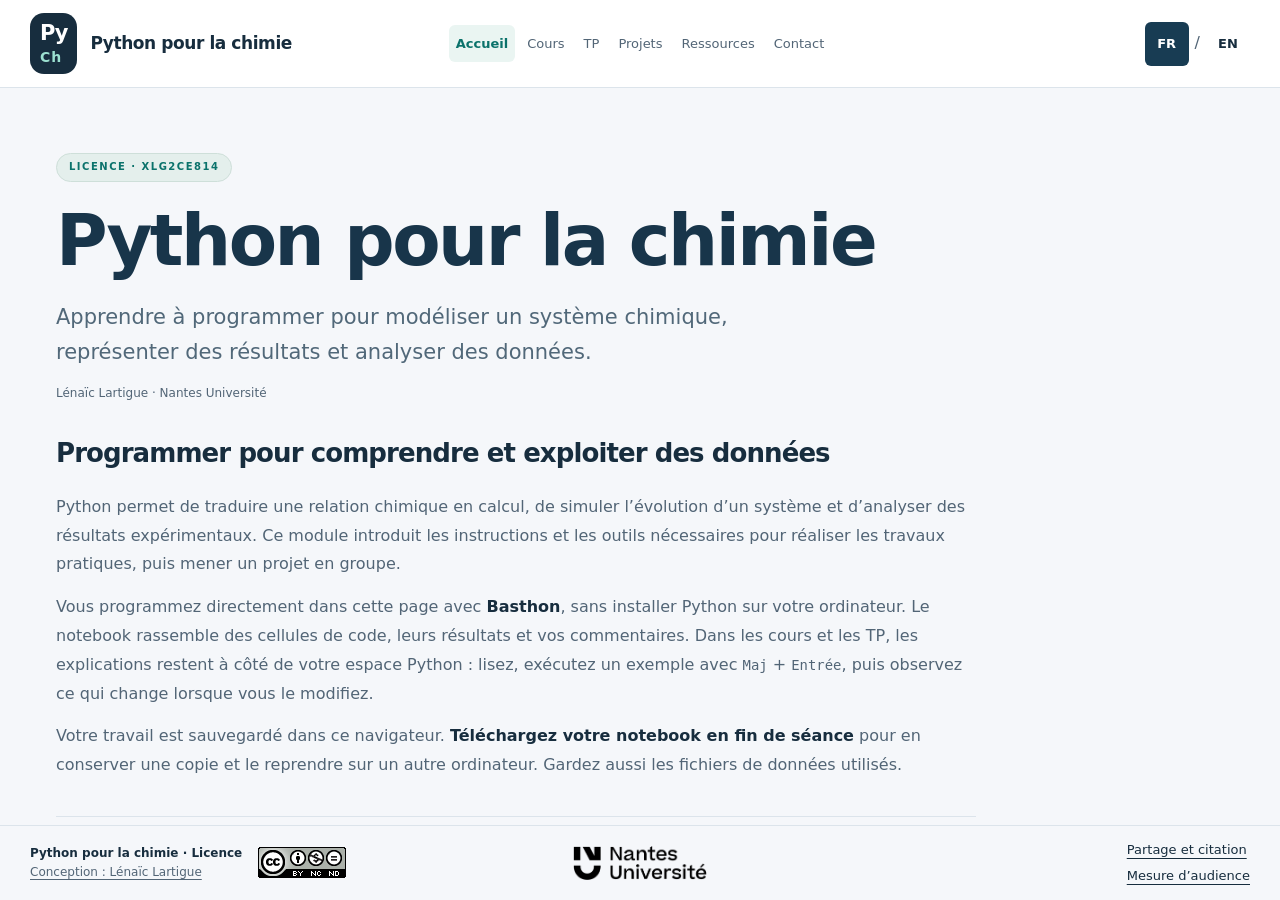
==== commit 4807d6c9: "Add files via upload" ====
--- a/index.html
+++ b/index.html
@@ -1,4 +1,4 @@
-<!doctype html><html lang="fr"><head><meta charset="utf-8"><meta name="viewport" content="width=device-width,initial-scale=1"><meta name="description" content="Apprendre Python pour modéliser et analyser des données en chimie. Cours, TP et projets avec Basthon."><title>Python pour la chimie · Python</title><script>window.courseLoadToken=Date.now().toString(36);window.siteLanguage='fr';try{const requestedLanguage=new URLSearchParams(location.search).get('lang');window.siteLanguage=['fr','en'].includes(requestedLanguage)?requestedLanguage:(localStorage.getItem('chimie-language')==='en'?'en':'fr')}catch(e){}document.documentElement.lang=window.siteLanguage;const courseStyle=document.createElement('link');courseStyle.rel='stylesheet';courseStyle.href='style.css?load='+window.courseLoadToken;document.head.append(courseStyle);</script></head><body><a class="skip" href="#reading">Aller au contenu</a><header><a class="university-logo" href="https://www.univ-nantes.fr/" target="_blank" rel="noopener noreferrer"><img src="assets/images/nantes-universite.png" alt="Nantes Université" width="150" height="50"></a><a class="brand" href="#accueil"><span class="mark">Py<span>Ch</span></span><span>Python pour la chimie</span></a><nav aria-label="Navigation principale"><a href="#accueil">Accueil</a><a href="#cours">Cours</a><a href="#tp/1">TP</a><a href="#projet">Projets</a><a href="#ressources">Ressources</a><a href="#contact">Contact</a></nav></header><main id="layout"><section id="reading" tabindex="-1" aria-label="Cours et énoncés"><div id="page"></div></section><div id="divider" role="separator" aria-label="Largeur du panneau de lecture" aria-orientation="vertical" aria-valuemin="25" aria-valuemax="70" aria-valuenow="45" tabindex="0"></div><section id="python" aria-label="Espace Python"><div class="py-head"><div><span class="eyebrow">ATELIER PYTHON</span><h2 id="workspace-title">Mon notebook</h2></div><span id="status" role="status">En attente</span></div><div class="toolbar"><button id="download" class="primary" disabled>Télécharger mon notebook</button><button id="open" disabled>Ouvrir un notebook</button><button id="data" disabled>Importer des données</button><button id="restart" disabled>Redémarrer Python</button></div><div class="save-line"><span id="save-status" role="status">Sauvegarde locale par espace</span><button id="files-toggle">Mes fichiers</button></div><div id="files" hidden></div><div id="kernel-host"><div class="empty">Choisissez une séquence pour commencer.</div></div><div class="py-foot">Basthon · <kbd>Maj</kbd> + <kbd>Entrée</kbd> pour exécuter une cellule · Téléchargez votre travail en fin de séance.</div></section></main><input type="file" id="notebook-input" accept=".ipynb" hidden><input type="file" id="data-input" multiple hidden><div id="toast" role="status"></div><script>
+<!doctype html><html lang="fr"><head><meta charset="utf-8"><meta name="viewport" content="width=device-width,initial-scale=1"><meta name="description" content="Apprendre Python pour modéliser et analyser des données en chimie. Cours, TP et projets avec Basthon."><title>Python pour la chimie · Python</title><script>window.courseLoadToken=Date.now().toString(36);window.siteLanguage='fr';try{const requestedLanguage=new URLSearchParams(location.search).get('lang');window.siteLanguage=['fr','en'].includes(requestedLanguage)?requestedLanguage:(localStorage.getItem('chimie-language')==='en'?'en':'fr')}catch(e){}document.documentElement.lang=window.siteLanguage;const courseStyle=document.createElement('link');courseStyle.rel='stylesheet';courseStyle.href='style.css?load='+window.courseLoadToken;document.head.append(courseStyle);</script></head><body><a class="skip" href="#reading">Aller au contenu</a><header><a class="brand" href="#accueil"><span class="mark">Py<span>Ch</span></span><span>Python pour la chimie</span></a><nav aria-label="Navigation principale"><a href="#accueil">Accueil</a><a href="#cours">Cours</a><a href="#tp/1">TP</a><a href="#projet">Projets</a><a href="#ressources">Ressources</a><a href="#contact">Contact</a></nav></header><main id="layout"><section id="reading" tabindex="-1" aria-label="Cours et énoncés"><div id="page"></div></section><div id="divider" role="separator" aria-label="Largeur du panneau de lecture" aria-orientation="vertical" aria-valuemin="25" aria-valuemax="70" aria-valuenow="45" tabindex="0"></div><section id="python" aria-label="Espace Python"><div class="py-head"><div><span class="eyebrow">ATELIER PYTHON</span><h2 id="workspace-title">Mon notebook</h2></div><span id="status" role="status">En attente</span></div><div class="toolbar"><button id="download" class="primary" disabled>Télécharger mon notebook</button><button id="open" disabled>Ouvrir un notebook</button><button id="data" disabled>Importer des données</button><button id="restart" disabled>Redémarrer Python</button></div><div class="save-line"><span id="save-status" role="status">Sauvegarde locale par espace</span><button id="files-toggle">Mes fichiers</button></div><div id="files" hidden></div><div id="kernel-host"><div class="empty">Choisissez une séquence pour commencer.</div></div><div class="py-foot">Basthon · <kbd>Maj</kbd> + <kbd>Entrée</kbd> pour exécuter une cellule · Téléchargez votre travail en fin de séance.</div></section></main><input type="file" id="notebook-input" accept=".ipynb" hidden><input type="file" id="data-input" multiple hidden><div id="toast" role="status"></div><script>
 const commonScript=document.createElement('script');commonScript.src='site-common.js?load='+window.courseLoadToken;
 commonScript.onload=()=>{const courseApp=document.createElement('script');courseApp.src=(window.siteLanguage==='en'?'app.en.js':'app.js')+'?load='+window.courseLoadToken;courseApp.onerror=showLoadError;document.body.append(courseApp)};
 function showLoadError(){document.getElementById('page').textContent=window.siteLanguage==='en'?'The site could not load. Check your connection and reload the page.':'Le site ne peut pas se charger. Vérifiez votre connexion puis rechargez la page.'}
